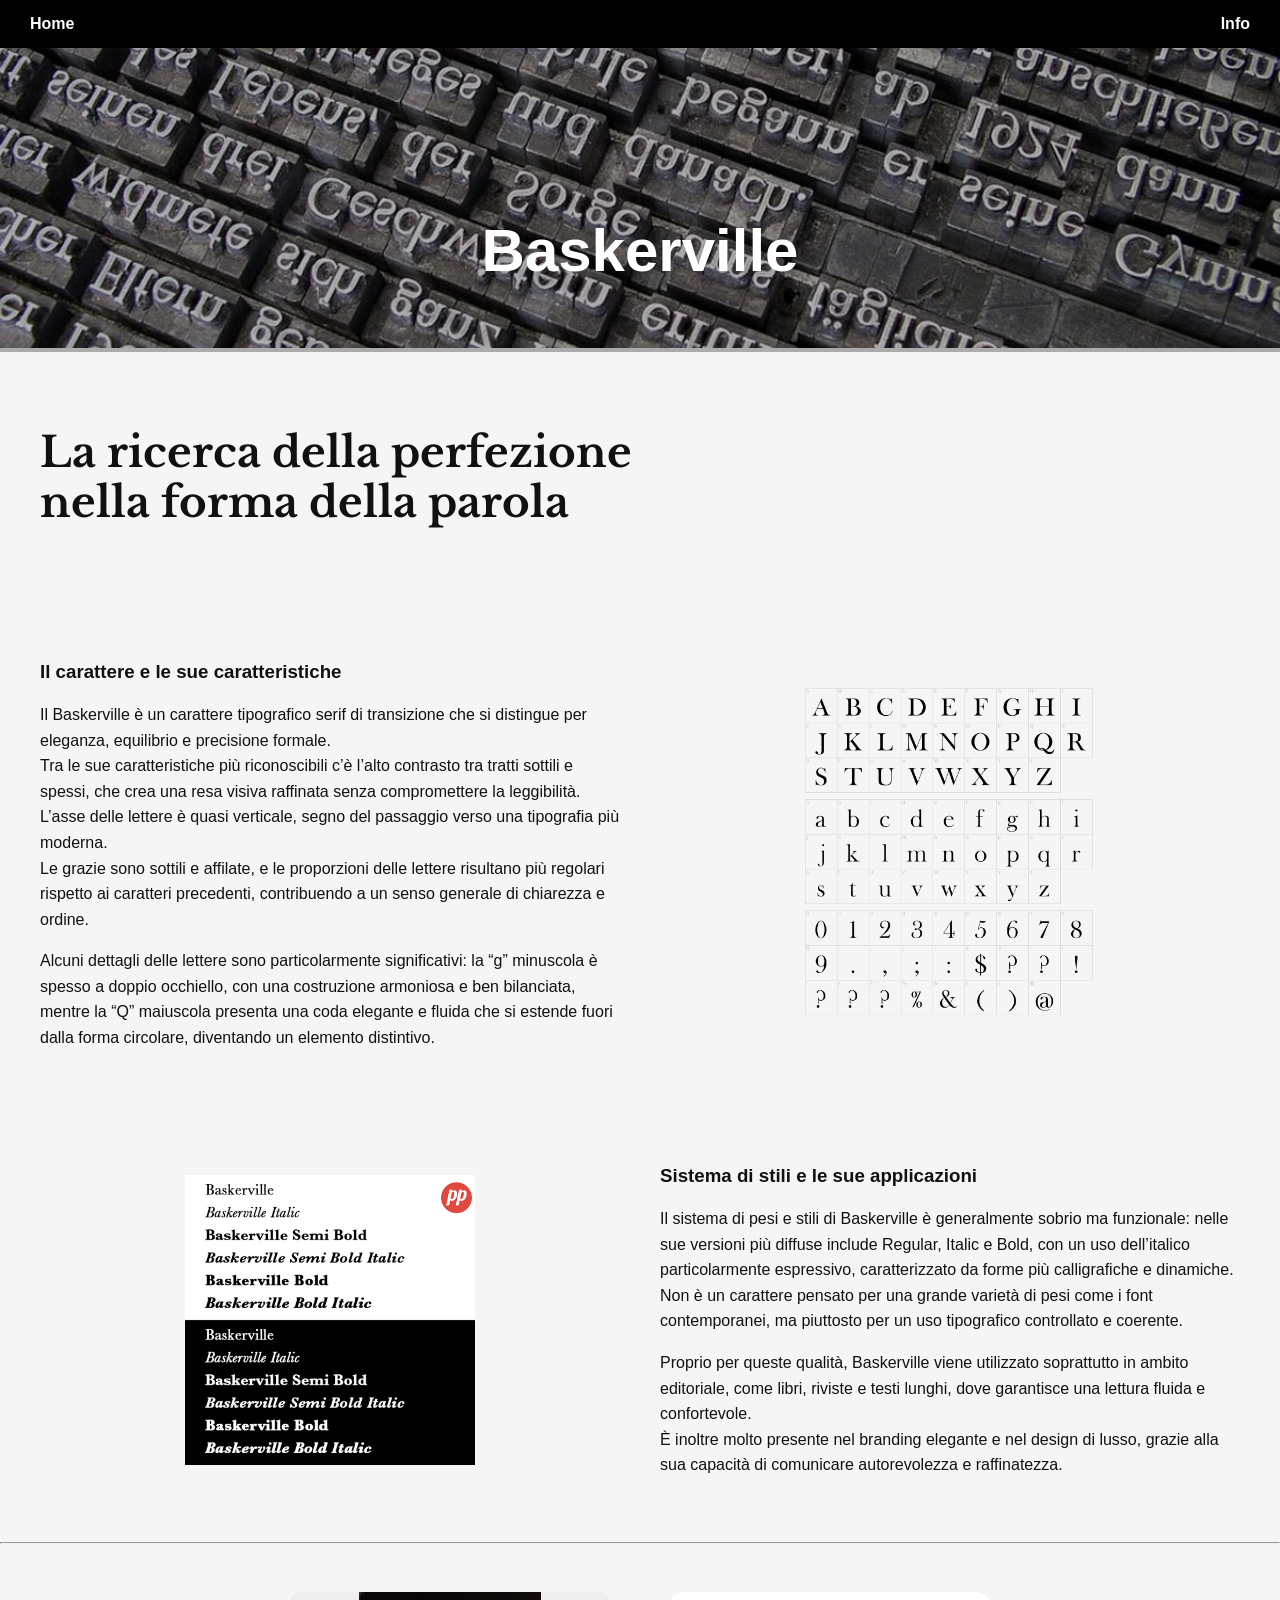
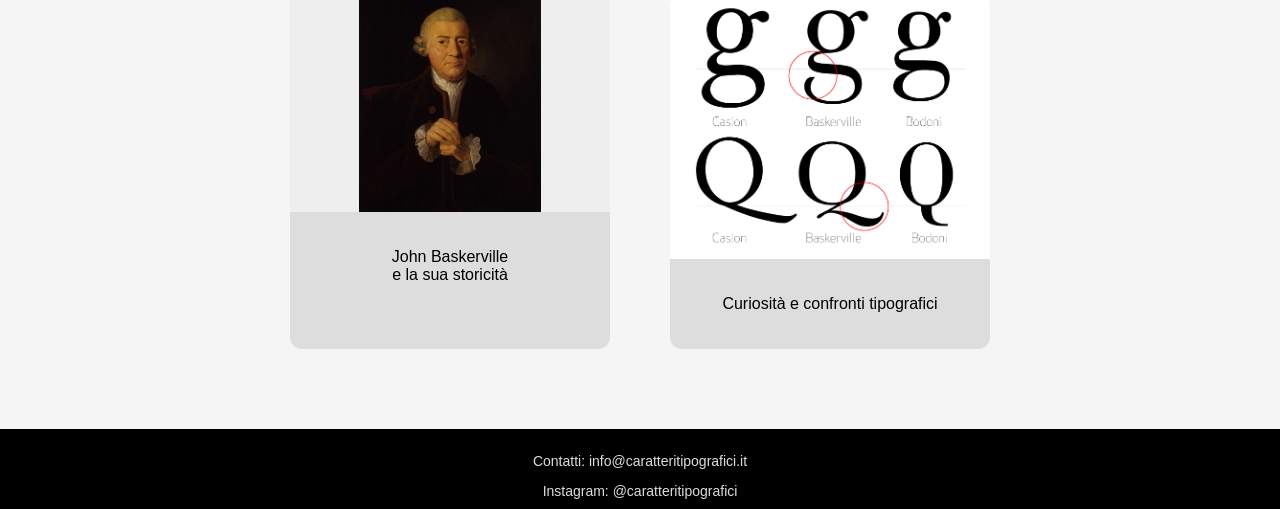
==== index.html @ 2d2d2e9f "Initial commit" ====
<!DOCTYPE html>
<html lang="it">
<head>
  <meta charset="UTF-8">
  <meta name="viewport" content="width=device-width, initial-scale=1.0">
 
  <title>Baskerville</title>

  <!-- Baskerville -->
  <link href="https://fonts.googleapis.com/css2?family=Libre+Baskerville:wght@400;700&display=swap" rel="stylesheet">

  <link rel="stylesheet" href="stile.css">
</head>

<body>

<header class="navbar">
  <a href="index.html">Home </a>
  <a href="#"> Info</a>
</header>

<!-- HERO -->
<section class="hero">
  <img src="heroimage.jpg" alt="">
  <div class="overlay"></div>
  <h1>Baskerville</h1>
</section>

<!-- FRASE -->
<section class="intro">
  <h2>La ricerca della perfezione<br>nella forma della parola</h2>
</section>

<!-- BLOCCO 1 -->
<section class="block">

  <div class="text left">
    <h3>Il carattere e le sue caratteristiche</h3>
    <p>
      Il Baskerville è un carattere tipografico serif di transizione che si distingue per eleganza,
       equilibrio e precisione formale.<br> Tra le sue caratteristiche più riconoscibili c’è l’alto contrasto 
       tra tratti sottili e spessi, che crea una resa visiva raffinata senza compromettere la leggibilità. 
       L’asse delle lettere è quasi verticale, segno del passaggio verso una tipografia più moderna. <br>
       Le grazie sono sottili e affilate, e le proporzioni delle lettere risultano più regolari rispetto 
       ai caratteri precedenti, contribuendo a un senso generale di chiarezza e ordine.
    </p>
    <p>
        Alcuni dettagli delle lettere sono particolarmente significativi: la “g” minuscola è spesso a doppio occhiello, 
        con una costruzione armoniosa e ben bilanciata, mentre la “Q” maiuscola presenta una coda elegante e fluida 
        che si estende fuori dalla forma circolare, diventando un elemento distintivo. 
    </p>
  </div>

  <div class="image right">
    <img src="baskervillefontmap.png" alt="">
  </div>

</section>

<!-- BLOCCO 2 (invertito) -->
<section class="block">

  <div class="image left">
    <img src="baskervillepesi.jpg" alt="">
  </div>

  <div class="text right">
    <h3>Sistema di stili e le sue applicazioni</h3>
    <p>
      Il sistema di pesi e stili di Baskerville è generalmente sobrio ma funzionale: nelle sue versioni 
      più diffuse include Regular, Italic e Bold, con un uso dell’italico particolarmente espressivo, 
      caratterizzato da forme più calligrafiche e dinamiche.<br> Non è un carattere pensato per una grande 
      varietà di pesi come i font contemporanei, ma piuttosto per un uso tipografico controllato e coerente.
    </p>
    <p> 
     Proprio per queste qualità, Baskerville viene utilizzato soprattutto in ambito editoriale, come libri, 
     riviste e testi lunghi, dove garantisce una lettura fluida e confortevole.<br> È inoltre molto presente nel 
     branding elegante e nel design di lusso, grazie alla sua capacità di comunicare autorevolezza e raffinatezza.
    </p>
  </div>

</section>

<hr>

<!-- CARD -->
<section class="cards">

  <a href="john-baskerville.html" class="card">
    <div class="card-img">
    <img src="JohnBaskerville.jpg" alt="">
    </div>
    <p>John Baskerville<br>e la sua storicità</p>
  </a>

  <a href="curiosita.html" class="card">
    <img src="baskervillegQ.png" alt="">
    <p>Curiosità e confronti tipografici</p>
  </a>

</section>

<footer class="footer">
    <p>
        Contatti: info@caratteritipografici.it
    </p>
    <p> 
        Instagram: @caratteritipografici
    </p>
</footer>

</body>
</html>
---- stile.css ----
body {
  margin: 0;
  font-family: Helvetica, Arial, sans-serif;
  background: #f5f5f5;
  color: #111;
}

/* NAVBAR */
.navbar {
  display: flex;
  justify-content: space-between;
  padding: 15px 30px;
  background: black;
  color: white;
}

.navbar a{
    color: white;
    text-decoration: none;
    font-weight: bold;
}

.navbar a:hover {
    text-decoration: underline;
}

/* HERO */
.hero {
  position: relative;
}

.hero img {
  width: 100%;
  height: 300px;
  object-fit: cover;
}

.overlay { 
    position: absolute;
    top: 0;
    left: 0;
    width: 100%;
    height: 100%;
    background: black;
    opacity: 0.3;

}

.hero h1 {
  position: absolute;
  top: 50%;
  left: 50%;
  transform: translate(-50%, -50%);
  color: white;
  font-size: 60px;
}

/* FRASE */
.intro {
  padding: 40px;
}

.intro h2 {
  font-family: 'Libre Baskerville', serif;
  font-size: 42px;
  line-height: 1.2;
}

/* BLOCCO */
.block {
  display: flex;
  gap: 40px;
  padding: 40px;
  
}

.text, .image {
  flex: 1;
}

.left{
    order: 1;

}

.right{
    order: 2;
}

.text p {
    line-height: 1.6;
}

.image{
    display: flex;
    justify-content: center;
    align-items: center;
}

.image img {
  width: 50%;
  height: auto;
}

/* CARD */
.cards {
  display: flex;
  justify-content: center;
  gap: 60px;
  padding: 40px;
}

.card {
  display: flex;
  flex-direction: column;
  width: 320px;
  background: #ddd;
  border-radius: 12px;
  overflow: hidden;
  text-decoration: none;
  color: black;
  transition: transform 0.3s ease;
}

.card img {
  display: block;
}

.card-img {
  height: 220px;
  display: flex;
  justify-content: center;
  align-items: center;
  background: #eee;
}

.card-img img {
  max-width: 100%;
  max-height: 100%;
}

.card p {
  padding: 20px;
  text-align: center;
  font-size: 16px;
}

.card:hover {
  transform: scale(1.05);
}

/* FOOTER */
footer {
  height: 60px;
  background: black;
  margin-top: 40px;
  color: #ddd;
  font-size: 14px;
  text-align: center;
  padding: 10px;
}

/* PAGINA DETTAGLIO */
.detail {
  padding: 40px;
  max-width: 900px;
  margin: auto;
}

.detail h3 {
  margin-bottom: 20px;
}

.detail p {
  line-height: 1.6;
  margin-bottom: 15px;
}

/* immagine centrata */
.image-center {
  display: flex;
  justify-content: center;
  margin-top: 40px;
}

.image-center img {
  width: 300px;
  max-width: 100%;
}

/* RESPONSIVE */
@media (max-width: 768px) {
  .block {
    flex-direction: column;
  }

  .left, .right {
    order: unset;
  }

  .hero{
    height: 250px;
  }

  .hero img{
    height: 100%;
  }

  .hero h1 {
    font-size: 36px;
  }

  .intro h2 {
    font-size: 24px;
  }
  .cards{
    flex-direction: column;
    align-items:center ;
  }

  .card {
    width: 90%;
  }
  
  .detail {
    padding: 20px;
  }

  .image-center img {
    width: 70%;
  }

}
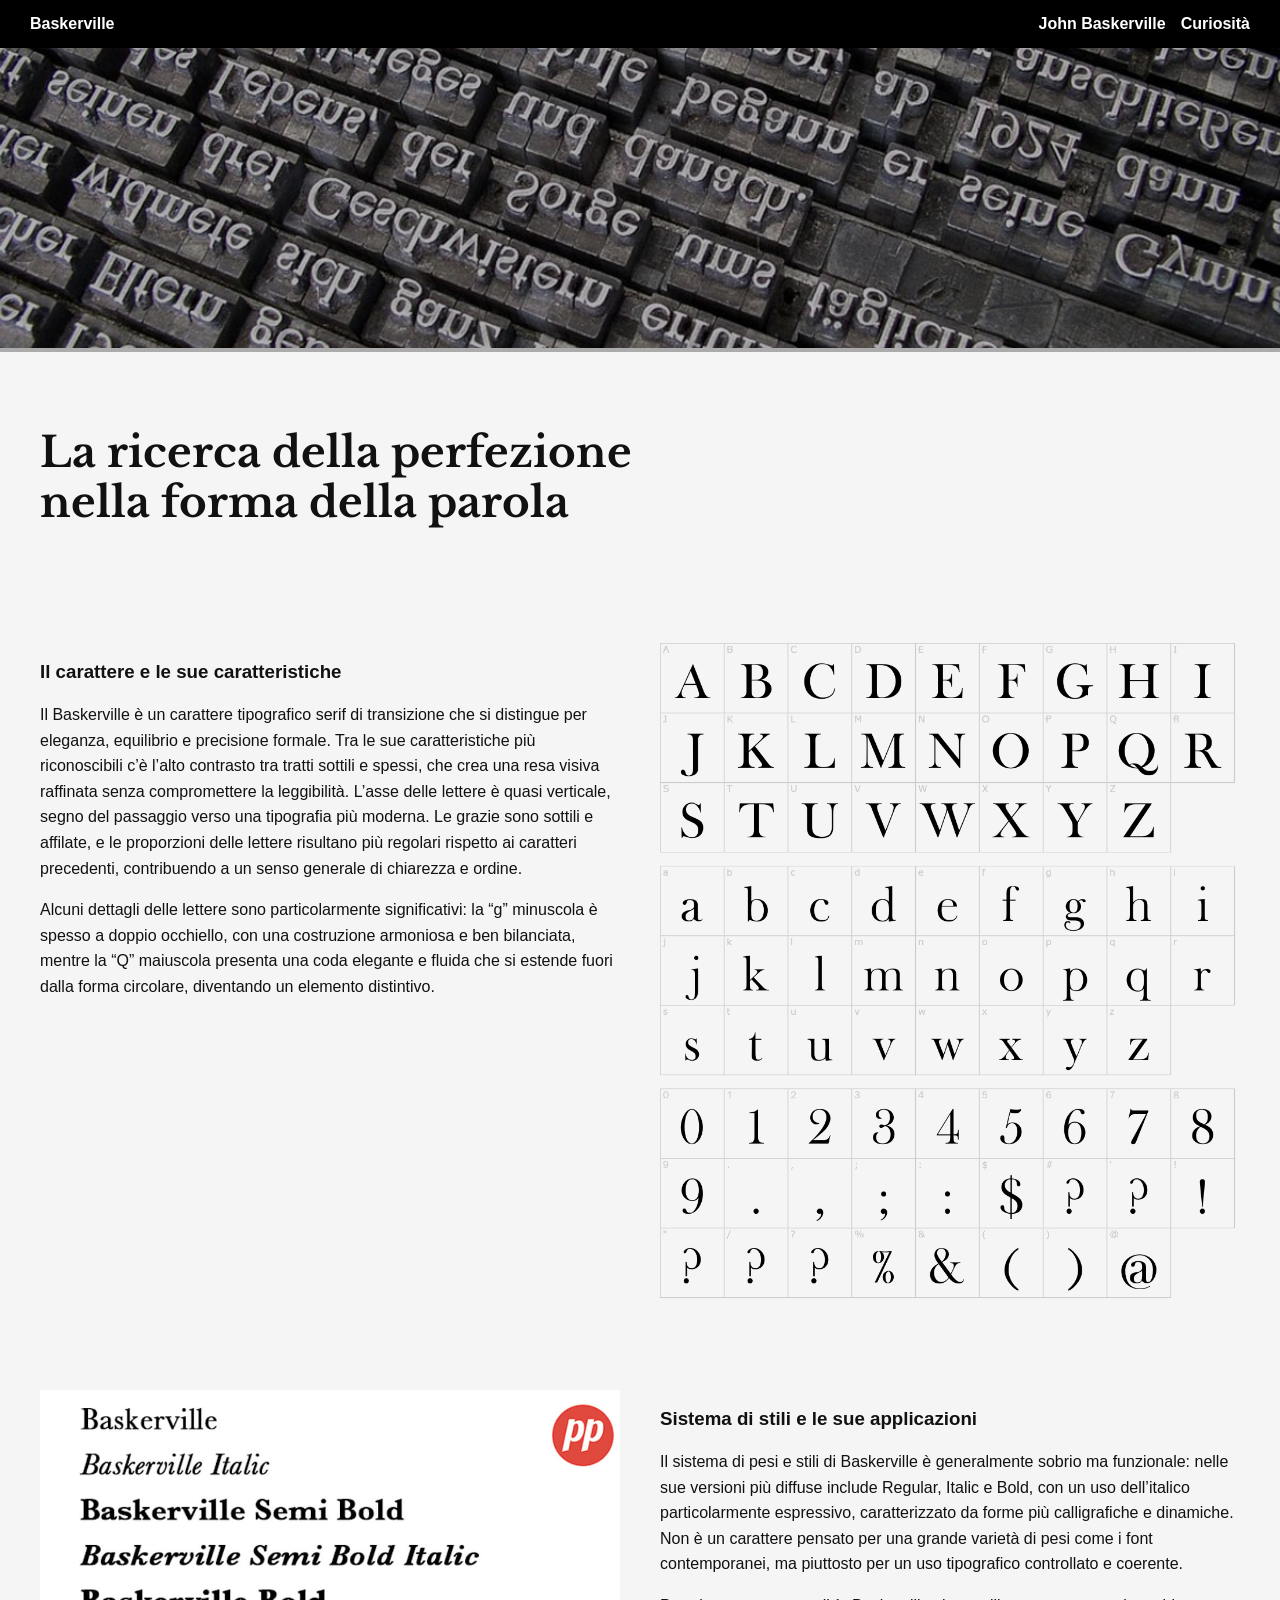
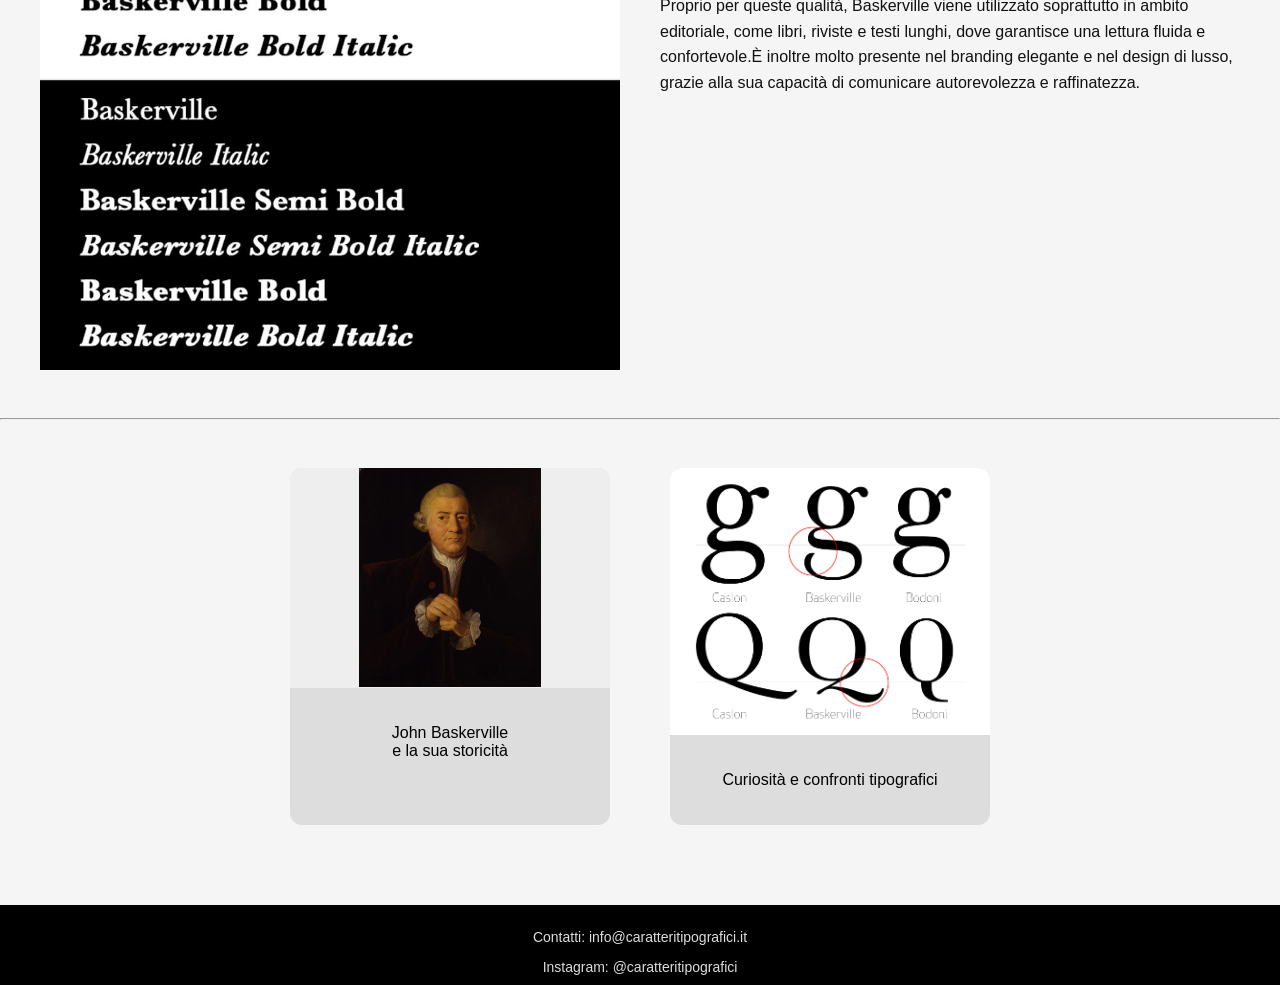
==== commit 107130b2: "Aggiornamento sito" ====
--- a/index.html
+++ b/index.html
@@ -6,7 +6,6 @@
  
   <title>Baskerville</title>
 
-  <!-- Baskerville -->
   <link href="https://fonts.googleapis.com/css2?family=Libre+Baskerville:wght@400;700&display=swap" rel="stylesheet">
 
   <link rel="stylesheet" href="stile.css">
@@ -15,32 +14,37 @@
 <body>
 
 <header class="navbar">
-  <a href="index.html">Home </a>
-  <a href="#"> Info</a>
+  <a href="index.html">Baskerville </a>
+
+  <div class="nav-right">
+  <a href="john-baskerville.html"> John Baskerville </a>
+  <a href="curiosita.html"> Curiosità </a>
+  </div>
+
 </header>
 
-<!-- HERO -->
+
 <section class="hero">
   <img src="heroimage.jpg" alt="">
   <div class="overlay"></div>
-  <h1>Baskerville</h1>
+
 </section>
 
-<!-- FRASE -->
+
 <section class="intro">
   <h2>La ricerca della perfezione<br>nella forma della parola</h2>
 </section>
 
-<!-- BLOCCO 1 -->
+
 <section class="block">
 
   <div class="text left">
     <h3>Il carattere e le sue caratteristiche</h3>
     <p>
       Il Baskerville è un carattere tipografico serif di transizione che si distingue per eleganza,
-       equilibrio e precisione formale.<br> Tra le sue caratteristiche più riconoscibili c’è l’alto contrasto 
+       equilibrio e precisione formale. Tra le sue caratteristiche più riconoscibili c’è l’alto contrasto 
        tra tratti sottili e spessi, che crea una resa visiva raffinata senza compromettere la leggibilità. 
-       L’asse delle lettere è quasi verticale, segno del passaggio verso una tipografia più moderna. <br>
+       L’asse delle lettere è quasi verticale, segno del passaggio verso una tipografia più moderna. 
        Le grazie sono sottili e affilate, e le proporzioni delle lettere risultano più regolari rispetto 
        ai caratteri precedenti, contribuendo a un senso generale di chiarezza e ordine.
     </p>
@@ -57,7 +61,7 @@
 
 </section>
 
-<!-- BLOCCO 2 (invertito) -->
+
 <section class="block">
 
   <div class="image left">
@@ -69,12 +73,12 @@
     <p>
       Il sistema di pesi e stili di Baskerville è generalmente sobrio ma funzionale: nelle sue versioni 
       più diffuse include Regular, Italic e Bold, con un uso dell’italico particolarmente espressivo, 
-      caratterizzato da forme più calligrafiche e dinamiche.<br> Non è un carattere pensato per una grande 
+      caratterizzato da forme più calligrafiche e dinamiche. Non è un carattere pensato per una grande 
       varietà di pesi come i font contemporanei, ma piuttosto per un uso tipografico controllato e coerente.
     </p>
     <p> 
      Proprio per queste qualità, Baskerville viene utilizzato soprattutto in ambito editoriale, come libri, 
-     riviste e testi lunghi, dove garantisce una lettura fluida e confortevole.<br> È inoltre molto presente nel 
+     riviste e testi lunghi, dove garantisce una lettura fluida e confortevole.È inoltre molto presente nel 
      branding elegante e nel design di lusso, grazie alla sua capacità di comunicare autorevolezza e raffinatezza.
     </p>
   </div>
@@ -83,7 +87,7 @@
 
 <hr>
 
-<!-- CARD -->
+
 <section class="cards">
 
   <a href="john-baskerville.html" class="card">
--- a/stile.css
+++ b/stile.css
@@ -5,13 +5,20 @@
   color: #111;
 }
 
-/* NAVBAR */
+
 .navbar {
   display: flex;
   justify-content: space-between;
   padding: 15px 30px;
   background: black;
   color: white;
+  align-items: center;
+}
+
+.nav-right {
+  margin-left: auto;
+  display: flex;
+  gap: 15px;
 }
 
 .navbar a{
@@ -24,7 +31,7 @@
     text-decoration: underline;
 }
 
-/* HERO */
+
 .hero {
   position: relative;
 }
@@ -46,16 +53,6 @@
 
 }
 
-.hero h1 {
-  position: absolute;
-  top: 50%;
-  left: 50%;
-  transform: translate(-50%, -50%);
-  color: white;
-  font-size: 60px;
-}
-
-/* FRASE */
 .intro {
   padding: 40px;
 }
@@ -64,9 +61,10 @@
   font-family: 'Libre Baskerville', serif;
   font-size: 42px;
   line-height: 1.2;
-}
-
-/* BLOCCO */
+  
+
+}
+
 .block {
   display: flex;
   gap: 40px;
@@ -98,11 +96,12 @@
 }
 
 .image img {
-  width: 50%;
+  width: 100%;
   height: auto;
-}
-
-/* CARD */
+  max-width: 500%;
+}
+
+
 .cards {
   display: flex;
   justify-content: center;
@@ -149,7 +148,7 @@
   transform: scale(1.05);
 }
 
-/* FOOTER */
+
 footer {
   height: 60px;
   background: black;
@@ -160,11 +159,17 @@
   padding: 10px;
 }
 
-/* PAGINA DETTAGLIO */
+
 .detail {
   padding: 40px;
   max-width: 900px;
   margin: auto;
+}
+
+.detail-title {
+  font-family: 'Libre Baskerville', serif;
+  font-size: 42px;
+  margin-bottom: 20px;
 }
 
 .detail h3 {
@@ -176,7 +181,7 @@
   margin-bottom: 15px;
 }
 
-/* immagine centrata */
+
 .image-center {
   display: flex;
   justify-content: center;
@@ -188,7 +193,7 @@
   max-width: 100%;
 }
 
-/* RESPONSIVE */
+
 @media (max-width: 768px) {
   .block {
     flex-direction: column;
@@ -229,5 +234,10 @@
   .image-center img {
     width: 70%;
   }
+  
+  .card img {
+    width: 100%;
+
+  }
 
 }
